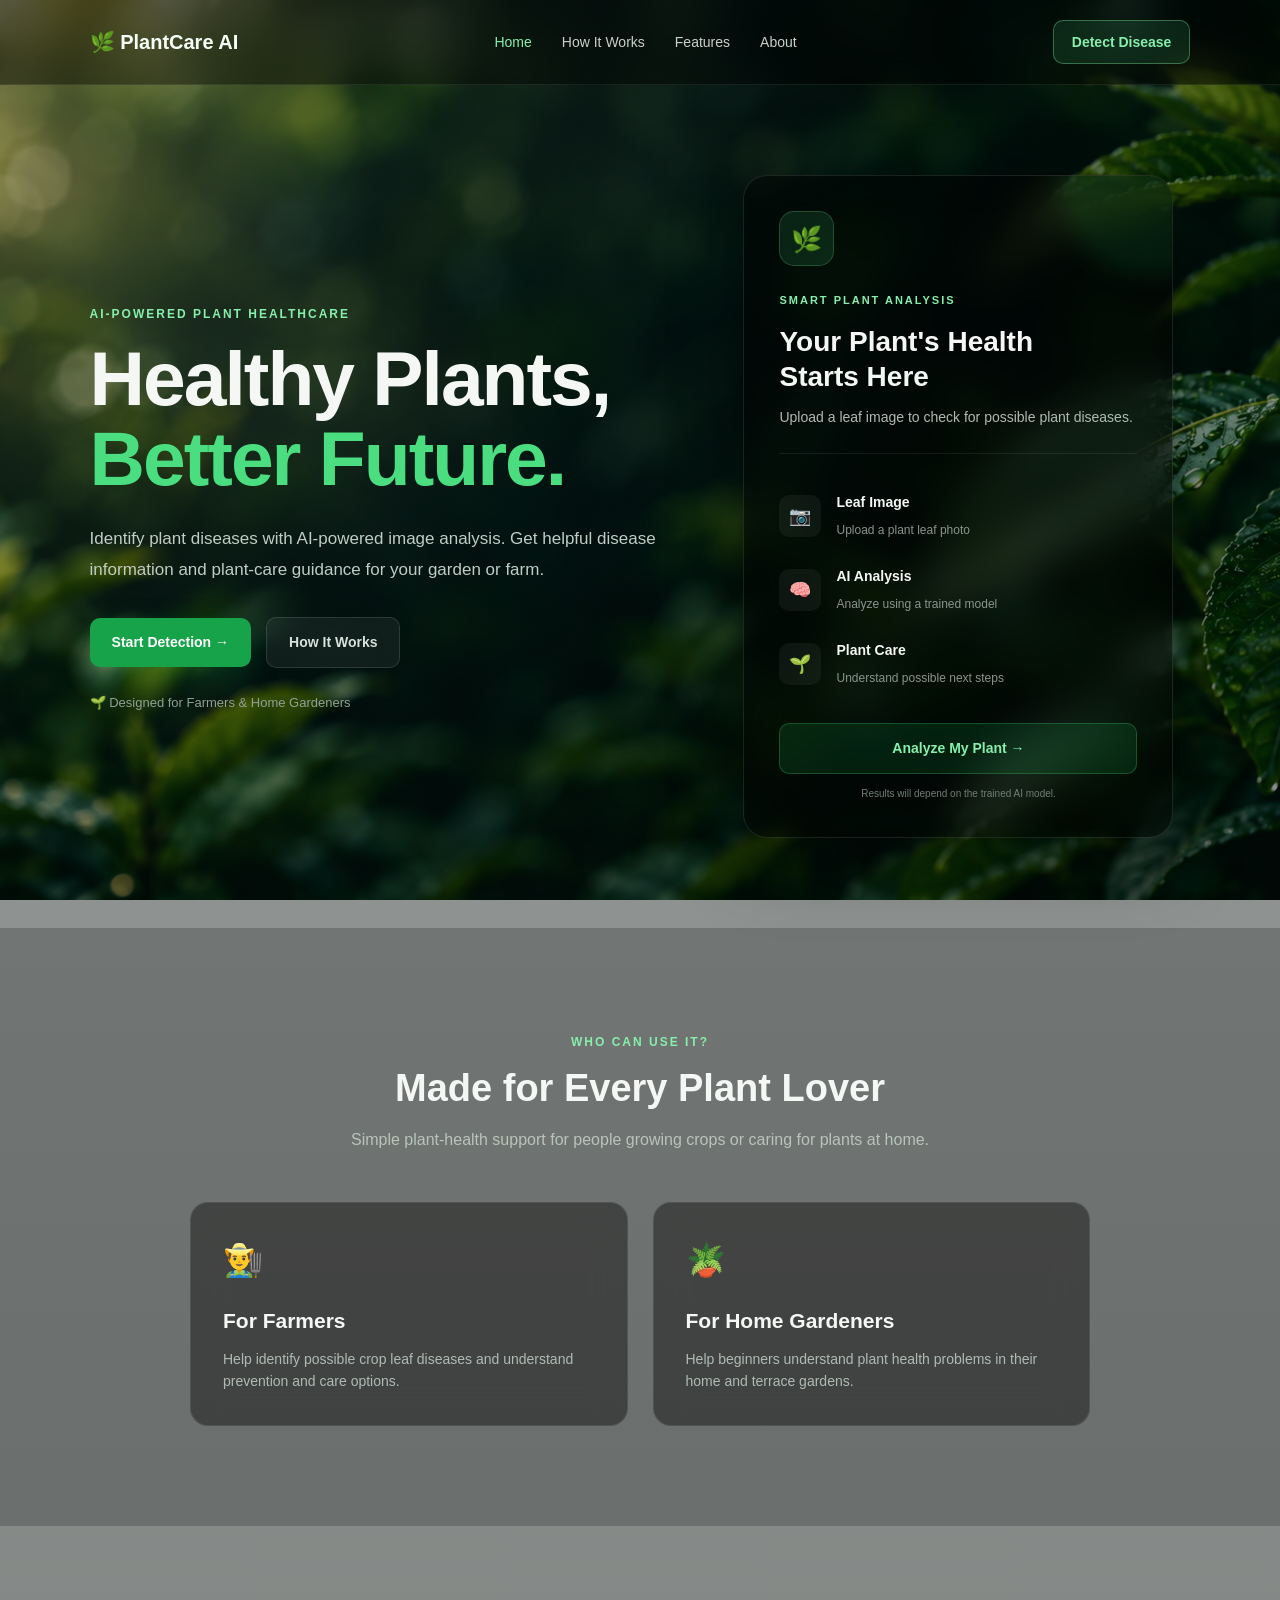
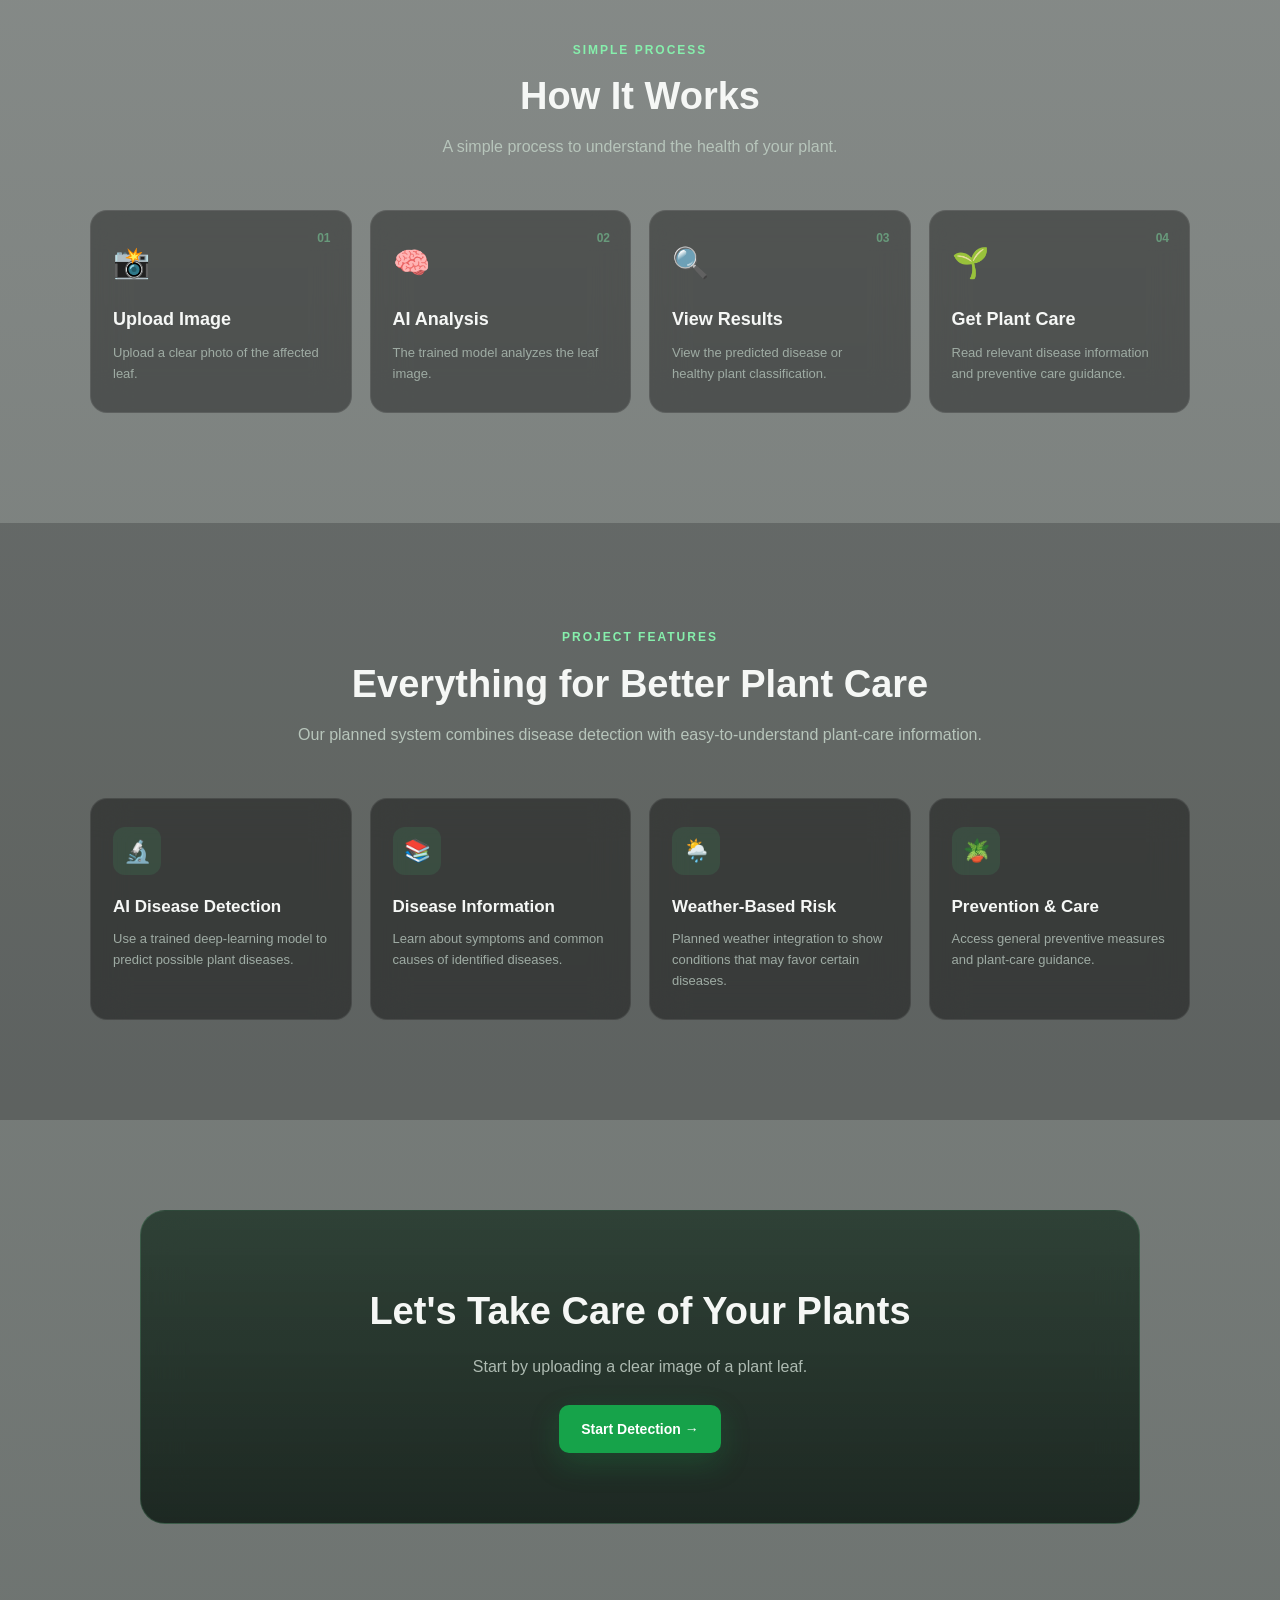
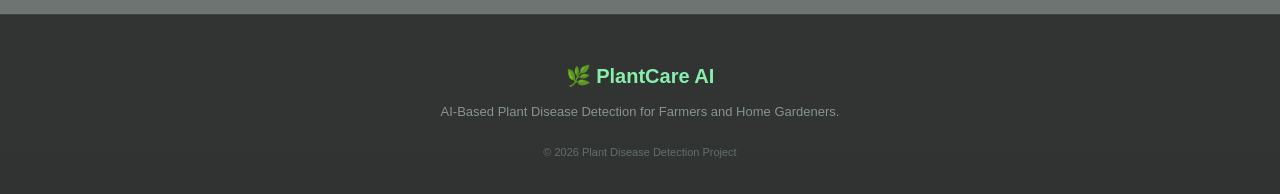
==== frontend/index.html @ afaae4b0 "Initial commit: PlantCare AI project" ====
<!DOCTYPE html>
<html lang="en">

<head>
    <meta charset="UTF-8">
    <meta name="viewport" content="width=device-width, initial-scale=1.0">

    <title>Plant Disease Detection</title>

    <!-- CSS File -->
    <link rel="stylesheet" href="../css/style.css">
</head>

<body>

    <!-- Navigation Bar -->
    <header class="navbar">
        <div class="logo">
            🌿 PlantCare AI
        </div>

        <nav class="nav-links">
            <a href="index.html" class="active">Home</a>
            <a href="#how-it-works">How It Works</a>
            <a href="#features">Features</a>
            <a href="#about">About</a>
        </nav>

        <a href="upload.html" class="nav-button">
            Detect Disease
        </a>
    </header>


    <!-- Main Hero Section -->
    <main>

        <section class="hero">

            <!-- Left Side Content -->
            <div class="hero-content">

                <span class="tagline">
                    AI-POWERED PLANT HEALTHCARE
                </span>

                <h1>
                    Healthy Plants,<br>
                    <span>Better Future.</span>
                </h1>

                <p>
                    Identify plant diseases with AI-powered image analysis.
                    Get helpful disease information and plant-care guidance
                    for your garden or farm.
                </p>

                <div class="hero-buttons">
                    <a href="upload.html" class="primary-button">
                        Start Detection →
                    </a>

                    <a href="#how-it-works" class="secondary-button">
                        How It Works
                    </a>
                </div>

                <div class="hero-note">
                    🌱 Designed for Farmers & Home Gardeners
                </div>

            </div>


            <!-- Right Side AI Card -->
            <div class="hero-visual">

                <div class="analysis-card">

                    <div class="card-icon">🌿</div>

                    <span class="card-label">
                        SMART PLANT ANALYSIS
                    </span>

                    <h2>
                        Your Plant's Health<br>
                        Starts Here
                    </h2>

                    <p>
                        Upload a leaf image to check for possible
                        plant diseases.
                    </p>

                    <div class="analysis-divider"></div>

                    <div class="analysis-feature">
                        <span>📷</span>
                        <div>
                            <strong>Leaf Image</strong>
                            <small>Upload a plant leaf photo</small>
                        </div>
                    </div>

                    <div class="analysis-feature">
                        <span>🧠</span>
                        <div>
                            <strong>AI Analysis</strong>
                            <small>Analyze using a trained model</small>
                        </div>
                    </div>

                    <div class="analysis-feature">
                        <span>🌱</span>
                        <div>
                            <strong>Plant Care</strong>
                            <small>Understand possible next steps</small>
                        </div>
                    </div>

                    <a href="upload.html" class="card-button">
                        Analyze My Plant →
                    </a>

                    <small class="disclaimer">
                        Results will depend on the trained AI model.
                    </small>

                </div>

            </div>

        </section>


        <!-- Audience Section -->
        <section class="audience" id="about">

            <div class="section-heading">
                <span class="tagline">WHO CAN USE IT?</span>

                <h2>
                    Made for Every Plant Lover
                </h2>

                <p>
                    Simple plant-health support for people growing
                    crops or caring for plants at home.
                </p>
            </div>

            <div class="audience-grid">

                <article class="info-card">
                    <div class="info-icon">👨‍🌾</div>

                    <h3>For Farmers</h3>

                    <p>
                        Help identify possible crop leaf diseases
                        and understand prevention and care options.
                    </p>
                </article>

                <article class="info-card">
                    <div class="info-icon">🪴</div>

                    <h3>For Home Gardeners</h3>

                    <p>
                        Help beginners understand plant health
                        problems in their home and terrace gardens.
                    </p>
                </article>

            </div>

        </section>


        <!-- How It Works Section -->
        <section class="how-it-works" id="how-it-works">

            <div class="section-heading">
                <span class="tagline">SIMPLE PROCESS</span>

                <h2>How It Works</h2>

                <p>
                    A simple process to understand the health
                    of your plant.
                </p>
            </div>

            <div class="steps-grid">

                <article class="step-card">
                    <span class="step-number">01</span>
                    <div class="step-icon">📸</div>

                    <h3>Upload Image</h3>

                    <p>
                        Upload a clear photo of the affected leaf.
                    </p>
                </article>

                <article class="step-card">
                    <span class="step-number">02</span>
                    <div class="step-icon">🧠</div>

                    <h3>AI Analysis</h3>

                    <p>
                        The trained model analyzes the leaf image.
                    </p>
                </article>

                <article class="step-card">
                    <span class="step-number">03</span>
                    <div class="step-icon">🔍</div>

                    <h3>View Results</h3>

                    <p>
                        View the predicted disease or healthy
                        plant classification.
                    </p>
                </article>

                <article class="step-card">
                    <span class="step-number">04</span>
                    <div class="step-icon">🌱</div>

                    <h3>Get Plant Care</h3>

                    <p>
                        Read relevant disease information
                        and preventive care guidance.
                    </p>
                </article>

            </div>

        </section>


        <!-- Features Section -->
        <section class="features" id="features">

            <div class="section-heading">
                <span class="tagline">PROJECT FEATURES</span>

                <h2>Everything for Better Plant Care</h2>

                <p>
                    Our planned system combines disease detection
                    with easy-to-understand plant-care information.
                </p>
            </div>

            <div class="features-grid">

                <article class="feature-card">
                    <div class="feature-icon">🔬</div>

                    <h3>AI Disease Detection</h3>

                    <p>
                        Use a trained deep-learning model
                        to predict possible plant diseases.
                    </p>
                </article>

                <article class="feature-card">
                    <div class="feature-icon">📚</div>

                    <h3>Disease Information</h3>

                    <p>
                        Learn about symptoms and common
                        causes of identified diseases.
                    </p>
                </article>

                <article class="feature-card">
                    <div class="feature-icon">🌦️</div>

                    <h3>Weather-Based Risk</h3>

                    <p>
                        Planned weather integration to show
                        conditions that may favor certain diseases.
                    </p>
                </article>

                <article class="feature-card">
                    <div class="feature-icon">🪴</div>

                    <h3>Prevention & Care</h3>

                    <p>
                        Access general preventive measures
                        and plant-care guidance.
                    </p>
                </article>

            </div>

        </section>


        <!-- Call To Action -->
        <section class="cta-section">

            <h2>Let's Take Care of Your Plants</h2>

            <p>
                Start by uploading a clear image of a plant leaf.
            </p>

            <a href="upload.html" class="primary-button">
                Start Detection →
            </a>

        </section>

    </main>


    <!-- Footer -->
    <footer class="footer">

        <div class="footer-logo">
            🌿 PlantCare AI
        </div>

        <p>
            AI-Based Plant Disease Detection for Farmers
            and Home Gardeners.
        </p>

        <small>
            © 2026 Plant Disease Detection Project
        </small>

    </footer>


    <!-- JavaScript File -->
    <script src="../js/app.js"></script>

</body>

</html>
---- css/style.css ----
/* ================================
   GLOBAL RESET
================================ */

* {
    margin: 0;
    padding: 0;
    box-sizing: border-box;
}

html {
    scroll-behavior: smooth;
}

body {
    font-family: Arial, Helvetica, sans-serif;
    color: #f5f7f5;

    background:
        linear-gradient(
            rgba(2, 12, 7, 0.40),
            rgba(2, 12, 7, 0.58)
        ),
        url("../assets/images/plant-bg.png")
        center / cover fixed no-repeat;

    min-height: 100vh;
    line-height: 1.6;
}

/* ================================
   COMMON
================================ */

a {
    text-decoration: none;
    color: inherit;
}

section {
    width: 100%;
}

.tagline {
    display: inline-block;
    color: #86efac;
    font-size: 12px;
    font-weight: 700;
    letter-spacing: 2px;
    margin-bottom: 14px;
}

.section-heading {
    text-align: center;
    max-width: 700px;
    margin: 0 auto 50px;
}

.section-heading h2 {
    font-size: 38px;
    line-height: 1.2;
    margin-bottom: 15px;
}

.section-heading p {
    color: #b7c5bb;
    font-size: 16px;
}


/* ================================
   NAVBAR
================================ */

.navbar {
    width: 100%;
    padding: 20px 7%;

    display: flex;
    align-items: center;
    justify-content: space-between;
    gap: 25px;

    background: rgba(0, 0, 0, 0.42);
    backdrop-filter: blur(18px);
    -webkit-backdrop-filter: blur(18px);

    border-bottom: 1px solid rgba(255, 255, 255, 0.08);

    position: sticky;
    top: 0;
    z-index: 1000;
}

.logo {
    font-size: 20px;
    font-weight: 700;
    color: #f5fff7;
    white-space: nowrap;
}

.nav-links {
    display: flex;
    align-items: center;
    gap: 30px;
}

.nav-links a {
    color: #c7d2ca;
    font-size: 14px;
    transition: 0.3s ease;
}

.nav-links a:hover,
.nav-links a.active {
    color: #86efac;
}

.nav-button {
    padding: 10px 18px;

    background: rgba(74, 222, 128, 0.12);
    border: 1px solid rgba(134, 239, 172, 0.35);

    border-radius: 10px;

    color: #86efac;
    font-size: 14px;
    font-weight: 600;

    transition: 0.3s ease;
}

.nav-button:hover {
    background: #16a34a;
    color: white;
    transform: translateY(-2px);
}


/* ================================
   HERO
================================ */

.hero {
    min-height: 680px;

    display: grid;
    grid-template-columns: 1.1fr 0.9fr;

    align-items: center;
    gap: 70px;

    padding: 90px 7%;
}

.hero-content {
    max-width: 700px;
}

.hero-content h1 {
    font-size: clamp(48px, 6vw, 78px);
    line-height: 1.05;
    letter-spacing: -2px;
    margin-bottom: 25px;
}

.hero-content h1 span {
    color: #4ade80;
}

.hero-content p {
    max-width: 600px;

    color: #c0ccc4;

    font-size: 17px;
    line-height: 1.8;

    margin-bottom: 32px;
}

.hero-buttons {
    display: flex;
    align-items: center;
    gap: 15px;

    margin-bottom: 25px;
}

.primary-button,
.secondary-button {
    display: inline-flex;
    align-items: center;
    justify-content: center;

    padding: 13px 22px;

    border-radius: 10px;

    font-size: 14px;
    font-weight: 700;

    transition: 0.3s ease;
}

.primary-button {
    background: #16a34a;
    color: white;

    box-shadow: 0 10px 30px rgba(22, 163, 74, 0.22);
}

.primary-button:hover {
    background: #22c55e;
    transform: translateY(-3px);
}

.secondary-button {
    color: #d7e2da;

    background: rgba(255, 255, 255, 0.06);

    border: 1px solid rgba(255, 255, 255, 0.12);

    backdrop-filter: blur(10px);
}

.secondary-button:hover {
    border-color: rgba(134, 239, 172, 0.4);
    color: #86efac;
    transform: translateY(-3px);
}

.hero-note {
    color: #91a097;
    font-size: 13px;
}


/* ================================
   AI ANALYSIS CARD
================================ */

.hero-visual {
    display: flex;
    justify-content: center;
}

.analysis-card {
    width: 100%;
    max-width: 430px;

    padding: 35px;

    background: rgba(0, 0, 0, 0.48);

    border: 1px solid rgba(255, 255, 255, 0.10);

    border-radius: 24px;

    backdrop-filter: blur(22px);
    -webkit-backdrop-filter: blur(22px);

    box-shadow:
        0 25px 70px rgba(0, 0, 0, 0.35);

    position: relative;
    overflow: hidden;
}

.analysis-card::before {
    content: "";

    position: absolute;

    width: 180px;
    height: 180px;

    background: rgba(34, 197, 94, 0.10);

    border-radius: 50%;

    top: -80px;
    right: -70px;

    filter: blur(10px);
}

.card-icon {
    width: 55px;
    height: 55px;

    display: flex;
    align-items: center;
    justify-content: center;

    background: rgba(74, 222, 128, 0.12);

    border: 1px solid rgba(134, 239, 172, 0.20);

    border-radius: 15px;

    font-size: 25px;

    margin-bottom: 20px;
}

.card-label {
    color: #86efac;
    font-size: 11px;
    font-weight: 700;
    letter-spacing: 2px;
}

.analysis-card h2 {
    font-size: 28px;
    line-height: 1.25;

    margin: 12px 0;
}

.analysis-card > p {
    color: #aebbb2;
    font-size: 14px;
}

.analysis-divider {
    height: 1px;

    background: rgba(255, 255, 255, 0.08);

    margin: 25px 0;
}

.analysis-feature {
    display: flex;
    align-items: center;
    gap: 15px;

    padding: 12px 0;
}

.analysis-feature > span {
    width: 42px;
    height: 42px;

    display: flex;
    align-items: center;
    justify-content: center;

    background: rgba(255, 255, 255, 0.05);

    border-radius: 10px;

    font-size: 18px;
}

.analysis-feature strong {
    display: block;
    font-size: 14px;
    margin-bottom: 2px;
}

.analysis-feature small {
    color: #87958c;
    font-size: 12px;
}

.card-button {
    display: block;

    text-align: center;

    margin-top: 22px;
    padding: 13px;

    background: rgba(22, 163, 74, 0.16);

    border: 1px solid rgba(74, 222, 128, 0.25);

    border-radius: 10px;

    color: #86efac;

    font-size: 14px;
    font-weight: 700;

    transition: 0.3s ease;
}

.card-button:hover {
    background: #16a34a;
    color: white;
}

.disclaimer {
    display: block;

    text-align: center;

    color: #6f7d74;

    margin-top: 12px;
    font-size: 10px;
}


/* ================================
   AUDIENCE SECTION
================================ */

.audience {
    padding: 100px 7%;

    background: rgba(0, 0, 0, 0.20);
}

.audience-grid {
    max-width: 900px;
    margin: auto;

    display: grid;
    grid-template-columns: repeat(2, 1fr);

    gap: 25px;
}

.info-card {
    padding: 32px;

    background: rgba(0, 0, 0, 0.40);

    border: 1px solid rgba(255, 255, 255, 0.09);

    border-radius: 18px;

    backdrop-filter: blur(18px);

    transition: 0.3s ease;
}

.info-card:hover {
    transform: translateY(-5px);

    border-color: rgba(74, 222, 128, 0.30);

    background: rgba(0, 0, 0, 0.50);
}

.info-icon {
    font-size: 32px;
    margin-bottom: 18px;
}

.info-card h3 {
    font-size: 21px;
    margin-bottom: 10px;
}

.info-card p {
    color: #aebbb2;
    font-size: 14px;
}


/* ================================
   HOW IT WORKS
================================ */

.how-it-works {
    padding: 110px 7%;
}

.steps-grid {
    max-width: 1100px;
    margin: auto;

    display: grid;
    grid-template-columns: repeat(4, 1fr);

    gap: 18px;
}

.step-card {
    position: relative;

    padding: 28px 22px;

    background: rgba(0, 0, 0, 0.38);

    border: 1px solid rgba(255, 255, 255, 0.08);

    border-radius: 17px;

    backdrop-filter: blur(18px);

    transition: 0.3s ease;
}

.step-card:hover {
    transform: translateY(-5px);

    border-color: rgba(74, 222, 128, 0.25);
}

.step-number {
    position: absolute;

    top: 18px;
    right: 20px;

    color: rgba(134, 239, 172, 0.45);

    font-size: 12px;
    font-weight: 700;
}

.step-icon {
    font-size: 30px;
    margin-bottom: 18px;
}

.step-card h3 {
    font-size: 18px;
    margin-bottom: 9px;
}

.step-card p {
    color: #9eaba3;
    font-size: 13px;
}


/* ================================
   FEATURES
================================ */

.features {
    padding: 100px 7%;

    background: rgba(0, 0, 0, 0.20);
}

.features-grid {
    max-width: 1100px;
    margin: auto;

    display: grid;
    grid-template-columns: repeat(4, 1fr);

    gap: 18px;
}

.feature-card {
    padding: 28px 22px;

    background: rgba(0, 0, 0, 0.40);

    border: 1px solid rgba(255, 255, 255, 0.08);

    border-radius: 17px;

    backdrop-filter: blur(18px);

    transition: 0.3s ease;
}

.feature-card:hover {
    transform: translateY(-5px);

    border-color: rgba(74, 222, 128, 0.28);
}

.feature-icon {
    width: 48px;
    height: 48px;

    display: flex;
    align-items: center;
    justify-content: center;

    background: rgba(74, 222, 128, 0.10);

    border-radius: 12px;

    font-size: 22px;

    margin-bottom: 18px;
}

.feature-card h3 {
    font-size: 17px;
    margin-bottom: 9px;
}

.feature-card p {
    color: #9eaba3;
    font-size: 13px;
}


/* ================================
   CTA
================================ */

.cta-section {
    max-width: 1000px;

    margin: 90px auto;

    padding: 70px 30px;

    text-align: center;

    background:
        linear-gradient(
            rgba(10, 35, 20, 0.65),
            rgba(2, 15, 8, 0.75)
        );

    border: 1px solid rgba(134, 239, 172, 0.16);

    border-radius: 25px;

    backdrop-filter: blur(20px);
}

.cta-section h2 {
    font-size: 38px;
    margin-bottom: 12px;
}

.cta-section p {
    color: #aebbb2;
    margin-bottom: 25px;
}


/* ================================
   FOOTER
================================ */

.footer {
    padding: 45px 7% 30px;

    text-align: center;

    background: rgba(0, 0, 0, 0.55);

    border-top: 1px solid rgba(255, 255, 255, 0.07);
}

.footer-logo {
    color: #86efac;

    font-size: 20px;
    font-weight: 700;

    margin-bottom: 10px;
}

.footer p {
    color: #87958c;
    font-size: 13px;
    margin-bottom: 15px;
}

.footer small {
    color: #647068;
    font-size: 11px;
}


/* ================================
   RESPONSIVE DESIGN
================================ */

@media (max-width: 1000px) {

    .nav-links {
        gap: 15px;
    }

    .hero {
        grid-template-columns: 1fr;

        text-align: center;

        padding-top: 70px;
    }

    .hero-content {
        margin: auto;
    }

    .hero-content p {
        margin-left: auto;
        margin-right: auto;
    }

    .hero-buttons {
        justify-content: center;
    }

    .hero-note {
        text-align: center;
    }

    .hero-visual {
        margin-top: 20px;
    }

    .steps-grid,
    .features-grid {
        grid-template-columns: repeat(2, 1fr);
    }
}


@media (max-width: 700px) {

    .navbar {
        padding: 15px 5%;

        flex-wrap: wrap;
    }

    .logo {
        font-size: 17px;
    }

    .nav-links {
        order: 3;

        width: 100%;

        justify-content: center;

        gap: 18px;

        overflow-x: auto;
    }

    .nav-links a {
        font-size: 12px;
        white-space: nowrap;
    }

    .nav-button {
        padding: 8px 12px;
        font-size: 12px;
    }

    .hero {
        padding: 65px 5%;
    }

    .hero-content h1 {
        font-size: 46px;
        letter-spacing: -1px;
    }

    .hero-content p {
        font-size: 15px;
    }

    .hero-buttons {
        flex-direction: column;
    }

    .primary-button,
    .secondary-button {
        width: 100%;
    }

    .analysis-card {
        padding: 25px;
    }

    .section-heading h2 {
        font-size: 30px;
    }

    .audience-grid,
    .steps-grid,
    .features-grid {
        grid-template-columns: 1fr;
    }

    .audience,
    .how-it-works,
    .features {
        padding: 75px 5%;
    }

    .cta-section {
        margin: 60px 5%;

        padding: 50px 22px;
    }

    .cta-section h2 {
        font-size: 29px;
    }
}


@media (max-width: 400px) {

    .hero-content h1 {
        font-size: 38px;
    }

    .analysis-card h2 {
        font-size: 24px;
    }

    .section-heading h2 {
        font-size: 27px;
    }
}






/* ============================= */
/* UPLOAD PAGE */
/* ============================= */

.upload-page {
    min-height: calc(100vh - 80px);
    display: flex;
    justify-content: center;
    align-items: center;
    padding: 60px 8%;
}

.upload-section {
    width: 100%;
    max-width: 900px;
    text-align: center;
}

.upload-section .section-heading {
    margin-bottom: 35px;
}

.upload-section .section-heading h1 {
    font-size: 42px;
    margin: 12px 0;
}

.upload-card {
    max-width: 600px;
    margin: 0 auto;
    padding: 45px 40px;

    background: rgba(0, 0, 0, 0.45);
    backdrop-filter: blur(18px);
    -webkit-backdrop-filter: blur(18px);

    border: 1px solid rgba(255, 255, 255, 0.12);
    border-radius: 24px;

    box-shadow: 0 20px 50px rgba(0, 0, 0, 0.35);
}

.upload-icon {
    width: 80px;
    height: 80px;

    margin: 0 auto 20px;

    display: flex;
    align-items: center;
    justify-content: center;

    font-size: 35px;

    background: rgba(34, 197, 94, 0.15);
    border: 1px solid rgba(34, 197, 94, 0.35);

    border-radius: 50%;
}

.upload-card h2 {
    font-size: 28px;
    margin-bottom: 10px;
}

.upload-card > p {
    color: #cbd5d1;
    margin-bottom: 25px;
}


/* Choose Image Button */

.upload-button {
    display: inline-block;

    padding: 12px 25px;

    background: rgba(34, 197, 94, 0.15);
    border: 1px solid #22c55e;

    color: #86efac;

    border-radius: 10px;

    cursor: pointer;

    transition: 0.3s ease;
}

.upload-button:hover {
    background: #22c55e;
    color: #062b13;

    transform: translateY(-3px);
}


/* Image Preview */

.image-preview {
    width: 100%;
    min-height: 220px;

    margin: 25px 0;

    display: flex;
    align-items: center;
    justify-content: center;

    border: 2px dashed rgba(255, 255, 255, 0.2);
    border-radius: 16px;

    color: #9ca3af;

    background: rgba(255, 255, 255, 0.03);
}

.image-preview img {
    max-width: 100%;
    max-height: 300px;

    border-radius: 12px;
}


/* Analyze Button */

.analyze-button {
    border: none;
    cursor: pointer;

    width: 100%;
    margin-top: 5px;
}

.upload-note {
    display: block;

    margin-top: 18px;

    color: #9ca3af;
}


/* Back to Home */

.back-link {
    display: inline-block;

    margin-top: 25px;

    color: #86efac;

    text-decoration: none;

    transition: 0.3s ease;
}

.back-link:hover {
    color: #22c55e;
    transform: translateX(-3px);
}


/* ============================= */
/* UPLOAD PAGE RESPONSIVE */
/* ============================= */

@media (max-width: 700px) {

    .upload-page {
        padding: 40px 20px;
    }

    .upload-section .section-heading h1 {
        font-size: 32px;
    }

    .upload-card {
        padding: 35px 22px;
    }

    .upload-card h2 {
        font-size: 24px;
    }

}


@media (max-width: 400px) {

    .upload-section .section-heading h1 {
        font-size: 28px;
    }

    .upload-card {
        padding: 30px 18px;
    }

    .image-preview {
        min-height: 180px;
    }

}






/* ============================= */
/* RESULT PAGE */
/* ============================= */

.result-page {
    min-height: calc(100vh - 80px);
    padding: 60px 8%;
}

.result-section {
    width: 100%;
    max-width: 1100px;
    margin: 0 auto;
}

.result-section .section-heading {
    text-align: center;
    margin-bottom: 35px;
}

.result-section .section-heading h1 {
    font-size: 42px;
    margin: 12px 0;
}


/* ============================= */
/* RESULT CARD */
/* ============================= */

.result-card {
    display: grid;
    grid-template-columns: 0.9fr 1.1fr;
    gap: 35px;

    padding: 35px;

    background: rgba(0, 0, 0, 0.45);
    backdrop-filter: blur(18px);
    -webkit-backdrop-filter: blur(18px);

    border: 1px solid rgba(255, 255, 255, 0.12);
    border-radius: 24px;

    box-shadow: 0 20px 50px rgba(0, 0, 0, 0.35);
}


/* ============================= */
/* RESULT IMAGE */
/* ============================= */

.result-image-section h2 {
    margin-bottom: 18px;
}

.result-image {
    width: 100%;
    height: 350px;

    display: flex;
    align-items: center;
    justify-content: center;

    overflow: hidden;

    background: rgba(255, 255, 255, 0.04);

    border: 1px solid rgba(255, 255, 255, 0.12);
    border-radius: 18px;
}

.result-image img {
    width: 100%;
    height: 100%;

    object-fit: cover;
}


/* ============================= */
/* RESULT INFORMATION */
/* ============================= */

.result-label {
    display: inline-block;

    color: #86efac;

    font-size: 12px;
    font-weight: bold;

    letter-spacing: 1.5px;
}

.result-info h2 {
    font-size: 34px;
    margin: 8px 0 20px;
}


/* Confidence */

.confidence {
    display: flex;
    align-items: center;
    justify-content: space-between;

    padding: 14px 18px;
    margin-bottom: 25px;

    background: rgba(34, 197, 94, 0.08);

    border: 1px solid rgba(34, 197, 94, 0.2);
    border-radius: 12px;
}

.confidence strong {
    color: #4ade80;
    font-size: 20px;
}


/* ============================= */
/* RESULT BLOCKS */
/* ============================= */

.result-block {
    margin-top: 22px;
}

.result-block h3 {
    margin-bottom: 8px;
    font-size: 18px;
}

.result-block p {
    color: #cbd5d1;
}

.result-block ul {
    padding-left: 20px;
    color: #cbd5d1;
}

.result-block li {
    margin-bottom: 6px;
}


/* ============================= */
/* WEATHER CARD */
/* ============================= */

.weather-card {
    display: flex;
    align-items: center;
    gap: 22px;

    margin-top: 25px;
    padding: 25px 30px;

    background: rgba(0, 0, 0, 0.40);
    backdrop-filter: blur(18px);
    -webkit-backdrop-filter: blur(18px);

    border: 1px solid rgba(255, 255, 255, 0.12);
    border-radius: 20px;
}

.weather-icon {
    min-width: 65px;
    height: 65px;

    display: flex;
    align-items: center;
    justify-content: center;

    font-size: 30px;

    background: rgba(34, 197, 94, 0.12);

    border-radius: 50%;
}

.weather-card h2 {
    margin: 5px 0;
    font-size: 22px;
}

.weather-card p {
    color: #cbd5d1;
}


/* ============================= */
/* RESULT ACTIONS */
/* ============================= */

.result-actions {
    display: flex;
    justify-content: center;
    gap: 18px;

    margin-top: 30px;
}


/* ============================= */
/* RESPONSIVE DESIGN */
/* ============================= */

@media (max-width: 850px) {

    .result-card {
        grid-template-columns: 1fr;
    }

    .result-image {
        height: 300px;
    }

}


@media (max-width: 700px) {

    .result-page {
        padding: 40px 20px;
    }

    .result-section .section-heading h1 {
        font-size: 32px;
    }

    .result-card {
        padding: 25px 20px;
    }

    .result-info h2 {
        font-size: 28px;
    }

    .weather-card {
        align-items: flex-start;
        padding: 22px;
    }

    .result-actions {
        flex-direction: column;
    }

    .result-actions a {
        text-align: center;
    }

}


@media (max-width: 400px) {

    .result-section .section-heading h1 {
        font-size: 28px;
    }

    .result-image {
        height: 230px;
    }

    .result-info h2 {
        font-size: 25px;
    }

}






/* ============================= */
/* HISTORY PAGE */
/* ============================= */

.history-page {
    min-height: calc(100vh - 80px);
    padding: 60px 8%;
}

.history-section {
    width: 100%;
    max-width: 1200px;
    margin: 0 auto;
}

.history-section .section-heading {
    text-align: center;
    margin-bottom: 35px;
}

.history-section .section-heading h1 {
    font-size: 42px;
    margin: 12px 0;
}


/* ============================= */
/* HISTORY CARD */
/* ============================= */

.history-card {
    padding: 30px;

    background: rgba(0, 0, 0, 0.45);

    backdrop-filter: blur(18px);
    -webkit-backdrop-filter: blur(18px);

    border: 1px solid rgba(255, 255, 255, 0.12);

    border-radius: 24px;

    box-shadow:
        0 20px 50px rgba(0, 0, 0, 0.35);
}


/* ============================= */
/* HISTORY HEADER */
/* ============================= */

.history-header {
    display: flex;

    align-items: center;

    justify-content: space-between;

    gap: 20px;

    margin-bottom: 25px;
}

.history-header h2 {
    margin-bottom: 5px;
}

.history-header p {
    color: #9ca3af;
}


/* ============================= */
/* TABLE */
/* ============================= */

.history-table-wrapper {
    width: 100%;

    overflow-x: auto;
}

.history-table {
    width: 100%;

    min-width: 750px;

    border-collapse: collapse;
}

.history-table th {
    text-align: left;

    padding: 16px;

    color: #86efac;

    font-size: 13px;

    letter-spacing: 0.5px;

    border-bottom:
        1px solid rgba(255, 255, 255, 0.12);
}

.history-table td {
    padding: 18px 16px;

    color: #d1d5db;

    border-bottom:
        1px solid rgba(255, 255, 255, 0.08);
}

.history-table tbody tr {
    transition: 0.3s ease;
}

.history-table tbody tr:hover {
    background:
        rgba(34, 197, 94, 0.06);
}


/* ============================= */
/* CONFIDENCE */
/* ============================= */

.confidence-badge {
    display: inline-block;

    padding: 5px 10px;

    background:
        rgba(34, 197, 94, 0.12);

    border:
        1px solid rgba(34, 197, 94, 0.25);

    color: #86efac;

    border-radius: 20px;

    font-size: 13px;
}


/* ============================= */
/* STATUS */
/* ============================= */

.status-badge {
    display: inline-block;

    padding: 5px 10px;

    background:
        rgba(59, 130, 246, 0.12);

    border:
        1px solid rgba(59, 130, 246, 0.25);

    color: #93c5fd;

    border-radius: 20px;

    font-size: 13px;
}

.status-badge.healthy {
    background:
        rgba(34, 197, 94, 0.12);

    color: #86efac;
}


/* ============================= */
/* VIEW LINK */
/* ============================= */

.view-link {
    color: #86efac;

    text-decoration: none;

    transition: 0.3s ease;
}

.view-link:hover {
    color: #22c55e;
}


/* ============================= */
/* HISTORY NOTE */
/* ============================= */

.history-note {
    display: flex;

    align-items: center;

    gap: 15px;

    margin-top: 25px;

    padding: 20px 25px;

    background:
        rgba(0, 0, 0, 0.35);

    border:
        1px solid rgba(255, 255, 255, 0.1);

    border-radius: 16px;
}

.history-note span {
    font-size: 24px;
}

.history-note p {
    color: #cbd5d1;
}


/* ============================= */
/* HISTORY ACTIONS */
/* ============================= */

.history-action {
    display: flex;

    justify-content: center;

    gap: 18px;

    margin-top: 30px;
}


/* ============================= */
/* RESPONSIVE */
/* ============================= */

@media (max-width: 700px) {

    .history-page {
        padding: 40px 20px;
    }

    .history-section .section-heading h1 {
        font-size: 32px;
    }

    .history-card {
        padding: 20px;
    }

    .history-header {
        flex-direction: column;

        align-items: flex-start;
    }

    .history-action {
        flex-direction: column;
    }

    .history-action a {
        text-align: center;
    }

}







/* ============================= */
/* LOGIN / AUTH PAGE */
/* ============================= */

.auth-page {
    min-height: calc(100vh - 80px);

    display: flex;
    justify-content: center;
    align-items: center;

    padding: 60px 20px;
}

.auth-section {
    width: 100%;
    max-width: 500px;

    text-align: center;
}

.auth-heading {
    margin-bottom: 30px;
}

.auth-heading h1 {
    font-size: 42px;
    margin: 10px 0;
}

.auth-heading p {
    color: #cbd5d1;
    font-size: 15px;
}

.auth-card {
    padding: 40px;

    background: rgba(0, 0, 0, 0.45);

    backdrop-filter: blur(18px);
    -webkit-backdrop-filter: blur(18px);

    border: 1px solid rgba(255, 255, 255, 0.12);

    border-radius: 24px;

    box-shadow: 0 20px 50px rgba(0, 0, 0, 0.35);

    text-align: left;
}

.auth-icon {
    width: 70px;
    height: 70px;

    margin: 0 auto 20px;

    display: flex;
    align-items: center;
    justify-content: center;

    font-size: 30px;

    background: rgba(34, 197, 94, 0.15);

    border: 1px solid rgba(34, 197, 94, 0.35);

    border-radius: 50%;
}

.auth-card h2 {
    text-align: center;
    font-size: 30px;
    margin-bottom: 5px;
}

.auth-subtitle {
    text-align: center;
    color: #9ca3af;

    margin-bottom: 30px;
}


/* FORM */

.form-group {
    margin-bottom: 20px;
}

.form-group label {
    display: block;

    margin-bottom: 8px;

    color: #d1d5db;

    font-size: 14px;
}

.form-group input {
    width: 100%;

    padding: 13px 15px;

    background: rgba(255, 255, 255, 0.06);

    border: 1px solid rgba(255, 255, 255, 0.15);

    border-radius: 10px;

    color: white;

    font-size: 14px;

    outline: none;

    transition: 0.3s ease;

    box-sizing: border-box;
}

.form-group input::placeholder {
    color: #9ca3af;
}

.form-group input:focus {
    border-color: #22c55e;

    background: rgba(34, 197, 94, 0.06);

    box-shadow: 0 0 0 3px rgba(34, 197, 94, 0.08);
}


/* PASSWORD */

.password-box {
    position: relative;
}

.password-box input {
    padding-right: 50px;
}

.password-toggle {
    position: absolute;

    right: 12px;
    top: 50%;

    transform: translateY(-50%);

    border: none;

    background: transparent;

    color: #9ca3af;

    cursor: pointer;

    font-size: 17px;
}


/* OPTIONS */

.form-options {
    display: flex;

    justify-content: space-between;

    align-items: center;

    margin-bottom: 25px;

    font-size: 13px;
}

.remember-me {
    display: flex;

    align-items: center;

    gap: 7px;

    color: #cbd5d1;
}

.remember-me input {
    accent-color: #22c55e;
}

.form-options a {
    color: #86efac;

    text-decoration: none;
}

.form-options a:hover {
    color: #22c55e;
}


/* LOGIN BUTTON */

.auth-button {
    width: 100%;

    padding: 13px;

    border: none;

    border-radius: 10px;

    background: #22c55e;

    color: #062b13;

    font-size: 15px;

    font-weight: bold;

    cursor: pointer;

    transition: 0.3s ease;
}

.auth-button:hover {
    background: #4ade80;

    transform: translateY(-2px);

    box-shadow: 0 8px 25px rgba(34, 197, 94, 0.25);
}


/* SIGNUP LINK */

.auth-switch {
    text-align: center;

    margin-top: 25px;

    color: #9ca3af;

    font-size: 14px;
}

.auth-switch a {
    color: #86efac;

    text-decoration: none;

    font-weight: bold;
}

.auth-switch a:hover {
    color: #22c55e;
}


/* MOBILE */

@media (max-width: 600px) {

    .auth-page {
        padding: 40px 20px;
    }

    .auth-heading h1 {
        font-size: 32px;
    }

    .auth-card {
        padding: 30px 22px;
    }

}

@media (max-width: 400px) {

    .auth-heading h1 {
        font-size: 28px;
    }

    .auth-card {
        padding: 25px 18px;
    }

}




/* ============================= */
/* SIGNUP ADDITIONAL STYLES */
/* ============================= */

.password-hint {
    display: block;
    margin-top: 7px;
    color: #9ca3af;
    font-size: 11px;
}

.password-error {
    display: block;
    margin-top: 7px;
    color: #f87171;
    font-size: 12px;
}

.form-group select {
    width: 100%;
    padding: 13px 15px;

    background: rgba(255, 255, 255, 0.06);

    border: 1px solid rgba(255, 255, 255, 0.15);

    border-radius: 10px;

    color: white;

    font-size: 14px;

    outline: none;

    box-sizing: border-box;

    cursor: pointer;
}

.form-group select:focus {
    border-color: #22c55e;

    box-shadow:
        0 0 0 3px rgba(34, 197, 94, 0.08);
}

.form-group select option {
    background: #102018;
    color: white;
}

.terms-check {
    display: flex;
    align-items: flex-start;
    gap: 9px;

    margin-bottom: 22px;

    color: #cbd5d1;

    font-size: 13px;

    cursor: pointer;
}

.terms-check input {
    margin-top: 3px;
    accent-color: #22c55e;
}





/* ============================= */
/* TERMS & CONDITIONS PAGE */
/* ============================= */

.terms-page {
    min-height: calc(100vh - 80px);
    padding: 60px 8%;
}

.terms-section {
    width: 100%;
    max-width: 950px;
    margin: 0 auto;
}

.terms-section .section-heading {
    text-align: center;
    margin-bottom: 35px;
}

.terms-section .section-heading h1 {
    font-size: 42px;
    margin: 12px 0;
}

.terms-section .section-heading p {
    color: #cbd5d1;
}

.terms-card {
    padding: 40px;

    background: rgba(0, 0, 0, 0.45);

    backdrop-filter: blur(18px);
    -webkit-backdrop-filter: blur(18px);

    border: 1px solid rgba(255, 255, 255, 0.12);

    border-radius: 24px;

    box-shadow:
        0 20px 50px rgba(0, 0, 0, 0.35);
}

.terms-block {
    padding-bottom: 25px;
    margin-bottom: 25px;

    border-bottom:
        1px solid rgba(255, 255, 255, 0.08);
}

.terms-block:last-of-type {
    border-bottom: none;
    margin-bottom: 0;
}

.terms-block h2 {
    font-size: 20px;
    margin-bottom: 10px;

    color: #86efac;
}

.terms-block p {
    color: #cbd5d1;
    line-height: 1.8;
}

.terms-actions {
    display: flex;
    justify-content: center;

    margin-top: 30px;
}

.terms-back {
    display: inline-block;

    width: auto;

    text-decoration: none;

    text-align: center;

    padding: 12px 25px;
}


/* Terms link on signup */

.terms-link {
    color: #86efac;
    text-decoration: none;
    font-weight: 600;
}

.terms-link:hover {
    color: #22c55e;
    text-decoration: underline;
}


/* Mobile */

@media (max-width: 700px) {

    .terms-page {
        padding: 40px 20px;
    }

    .terms-section .section-heading h1 {
        font-size: 32px;
    }

    .terms-card {
        padding: 25px 20px;
    }

    .terms-block h2 {
        font-size: 18px;
    }

}






/* =====================================
   ABOUT PAGE
===================================== */

.about-page {
    min-height: calc(100vh - 80px);
    padding: 60px 8%;
}

.about-section {
    width: 100%;
    max-width: 1100px;
    margin: 0 auto;
}

/* Page Heading */

.about-section > .section-heading {
    text-align: center;
    margin-bottom: 40px;
}

.about-section .section-heading h1 {
    font-size: 42px;
    line-height: 1.3;
    margin: 15px 0;
}

.about-section .section-heading h1 span {
    color: #86efac;
}

.about-section .section-heading p {
    max-width: 700px;
    margin: 0 auto;
    color: #cbd5d1;
}

/* Common Glass Card */

.about-card {
    padding: 30px;
    background: rgba(0, 0, 0, 0.48);
    backdrop-filter: blur(18px);
    -webkit-backdrop-filter: blur(18px);
    border: 1px solid rgba(255, 255, 255, 0.12);
    border-radius: 20px;
    box-shadow: 0 15px 40px rgba(0, 0, 0, 0.25);
    transition: transform 0.3s ease,
                border-color 0.3s ease;
}

.about-card:hover {
    transform: translateY(-4px);
    border-color: rgba(34, 197, 94, 0.4);
}

.about-icon {
    width: 60px;
    height: 60px;
    display: flex;
    align-items: center;
    justify-content: center;
    margin-bottom: 18px;
    font-size: 28px;
    background: rgba(34, 197, 94, 0.13);
    border: 1px solid rgba(34, 197, 94, 0.25);
    border-radius: 16px;
}

.about-card h2 {
    margin-bottom: 12px;
    color: #86efac;
    font-size: 24px;
}

.about-card p {
    color: #cbd5d1;
    line-height: 1.8;
}

/* Vision and Mission Grid */

.about-grid {
    display: grid;
    grid-template-columns: repeat(2, minmax(0, 1fr));
    gap: 24px;
    margin-top: 25px;
}

/* Additional Sections */

.about-extra-section {
    margin-top: 60px;
}

/* Section Headings */

.about-section-title {
    text-align: center;
    margin-bottom: 30px;
}

.about-section-title h2 {
    margin: 12px 0;
    font-size: 32px;
}

.about-section-title > p {
    max-width: 650px;
    margin: 0 auto;
    color: #cbd5d1;
    line-height: 1.7;
}

/* Feature Cards */

.about-feature {
    min-width: 0;
    height: 100%;
    box-sizing: border-box;
    padding: 26px;
    background: rgba(0, 0, 0, 0.45);
    backdrop-filter: blur(16px);
    -webkit-backdrop-filter: blur(16px);
    border: 1px solid rgba(255, 255, 255, 0.1);
    border-radius: 18px;
    transition: transform 0.3s ease,
                background 0.3s ease,
                border-color 0.3s ease;
}

.about-feature:hover {
    transform: translateY(-5px);
    background: rgba(15, 50, 30, 0.65);
    border-color: rgba(34, 197, 94, 0.35);
}

.about-feature > span {
    display: inline-block;
    margin-bottom: 8px;
    font-size: 30px;
}

.about-feature h3 {
    margin: 8px 0;
    color: #86efac;
    font-size: 19px;
}

.about-feature p {
    color: #cbd5d1;
    font-size: 14px;
    line-height: 1.8;
}

/* AI Workflow */

.workflow-grid {
    display: grid;
    grid-template-columns: repeat(4, minmax(0, 1fr));
    gap: 18px;
}

.workflow-step {
    min-width: 0;
    padding: 25px 20px;
    background: rgba(0, 0, 0, 0.48);
    backdrop-filter: blur(16px);
    -webkit-backdrop-filter: blur(16px);
    border: 1px solid rgba(255, 255, 255, 0.12);
    border-radius: 18px;
    transition: transform 0.3s ease,
                border-color 0.3s ease;
}

.workflow-step:hover {
    transform: translateY(-5px);
    border-color: rgba(34, 197, 94, 0.45);
}

.workflow-number {
    display: inline-block;
    margin-bottom: 15px;
    color: #4ade80;
    font-size: 28px;
    font-weight: 700;
}

.workflow-step h3 {
    margin-bottom: 10px;
    color: #f5f7f5;
    font-size: 18px;
}

.workflow-step p {
    color: #cbd5d1;
    font-size: 14px;
    line-height: 1.8;
}

/* Call To Action */

.about-cta {
    margin-top: 60px;
    padding: 42px 25px;
    text-align: center;
    background: rgba(0, 0, 0, 0.48);
    backdrop-filter: blur(18px);
    -webkit-backdrop-filter: blur(18px);
    border: 1px solid rgba(34, 197, 94, 0.25);
    border-radius: 22px;
    box-shadow: 0 15px 40px rgba(0, 0, 0, 0.2);
}

.about-cta h2 {
    margin-bottom: 12px;
    font-size: 30px;
}

.about-cta p {
    margin-bottom: 25px;
    color: #cbd5d1;
    line-height: 1.8;
}

.about-cta .primary-button {
    display: inline-block;
    padding: 13px 25px;
    background: #22c55e;
    color: #062b13;
    text-decoration: none;
    font-weight: 700;
    border-radius: 10px;
    transition: all 0.3s ease;
}

.about-cta .primary-button:hover {
    background: #86efac;
    transform: translateY(-3px);
    box-shadow: 0 8px 20px rgba(34, 197, 94, 0.2);
}

/* =====================================
   RESPONSIVE DESIGN
===================================== */

@media (max-width: 900px) {

    .about-page {
        padding: 45px 5%;
    }

    .about-section .section-heading h1 {
        font-size: 36px;
    }

    .workflow-grid {
        grid-template-columns: repeat(2, minmax(0, 1fr));
    }
}

@media (max-width: 600px) {

    .about-page {
        padding: 35px 20px;
    }

    .about-section .section-heading h1 {
        font-size: 30px;
    }

    .about-section .section-heading p {
        font-size: 14px;
    }

    .about-grid,
    .workflow-grid {
        grid-template-columns: 1fr;
    }

    .about-card {
        padding: 24px;
    }

    .about-extra-section {
        margin-top: 42px;
    }

    .about-section-title {
        margin-bottom: 22px;
    }

    .about-section-title h2 {
        font-size: 26px;
    }

    .about-feature {
        padding: 23px;
    }

    .workflow-step {
        padding: 22px;
    }

    .about-cta {
        margin-top: 42px;
        padding: 30px 20px;
    }

    .about-cta h2 {
        font-size: 25px;
    }
}

@media (max-width: 400px) {

    .about-section .section-heading h1 {
        font-size: 26px;
    }

    .about-card {
        padding: 20px;
    }

    .about-card h2 {
        font-size: 21px;
    }

    .about-section-title h2 {
        font-size: 23px;
    }
}
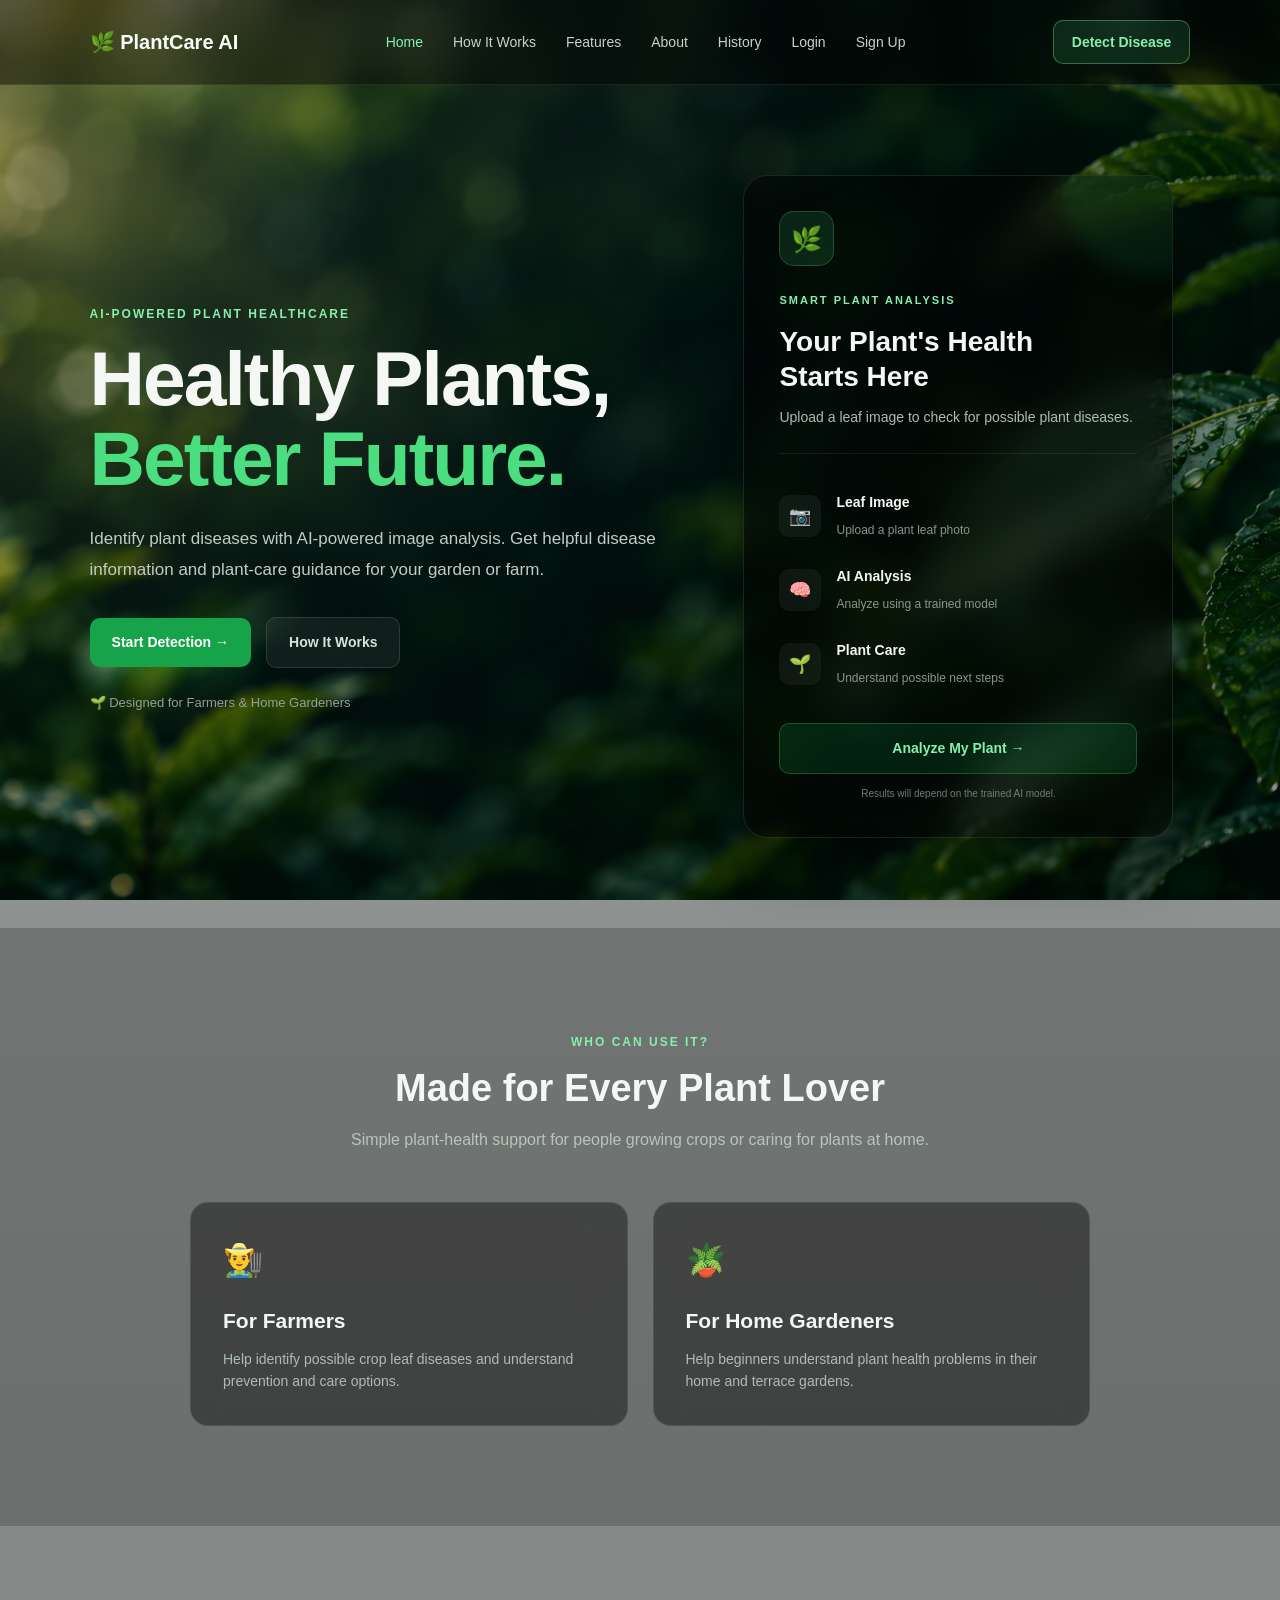
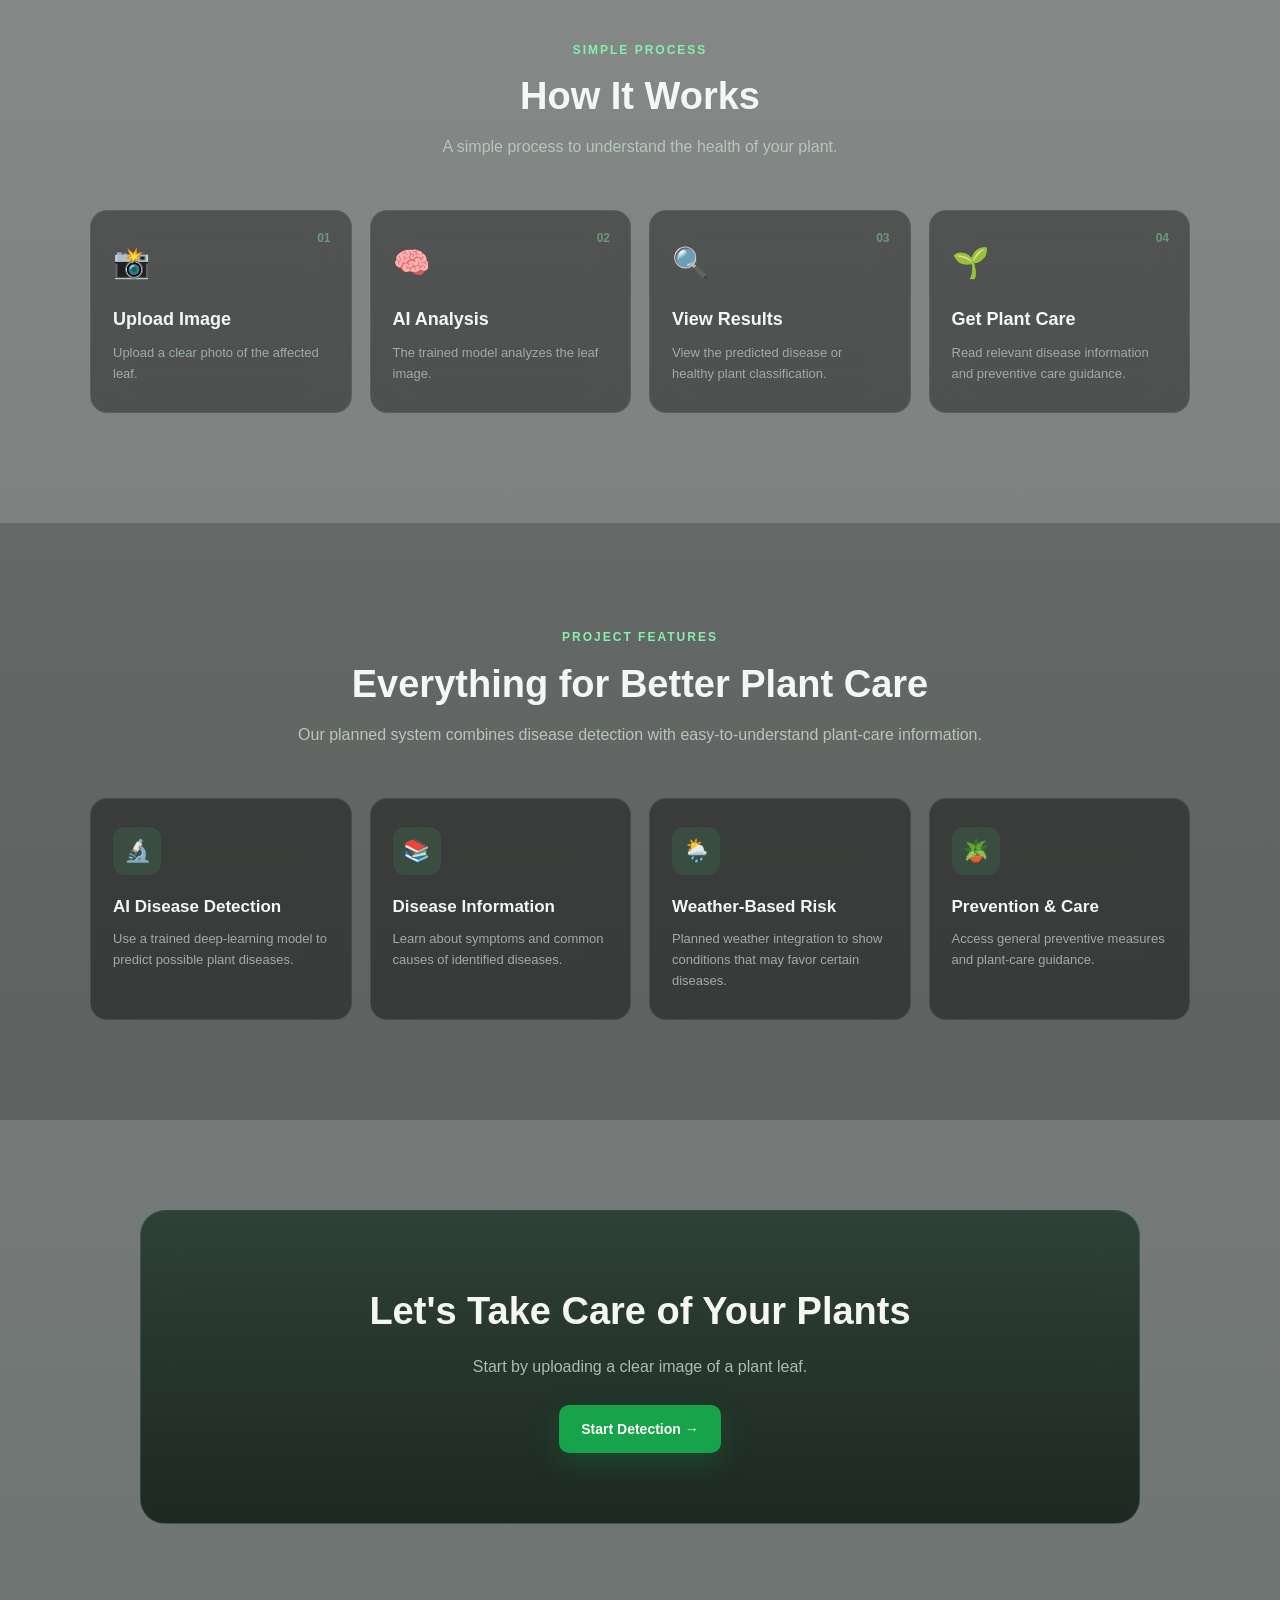
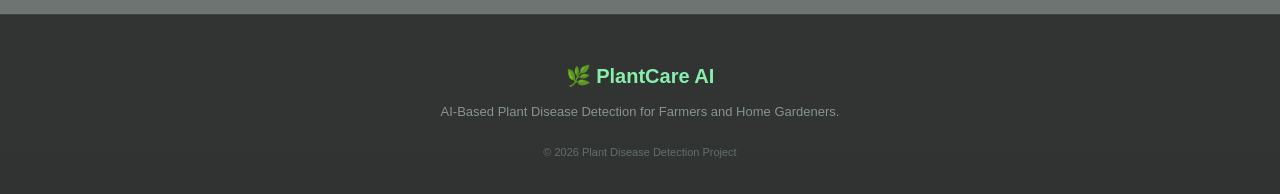
==== commit 06e435a4: "Update PlantCare AI frontend backend and weather dashboard" ====
--- a/frontend/index.html
+++ b/frontend/index.html
@@ -24,7 +24,10 @@
             <a href="index.html" class="active">Home</a>
             <a href="#how-it-works">How It Works</a>
             <a href="#features">Features</a>
-            <a href="#about">About</a>
+            <a href="about.html">About</a>
+            <a href="history.html">History</a>
+            <a href="login.html">Login</a>
+            <a href="signup.html">Sign Up</a>
         </nav>
 
         <a href="upload.html" class="nav-button">
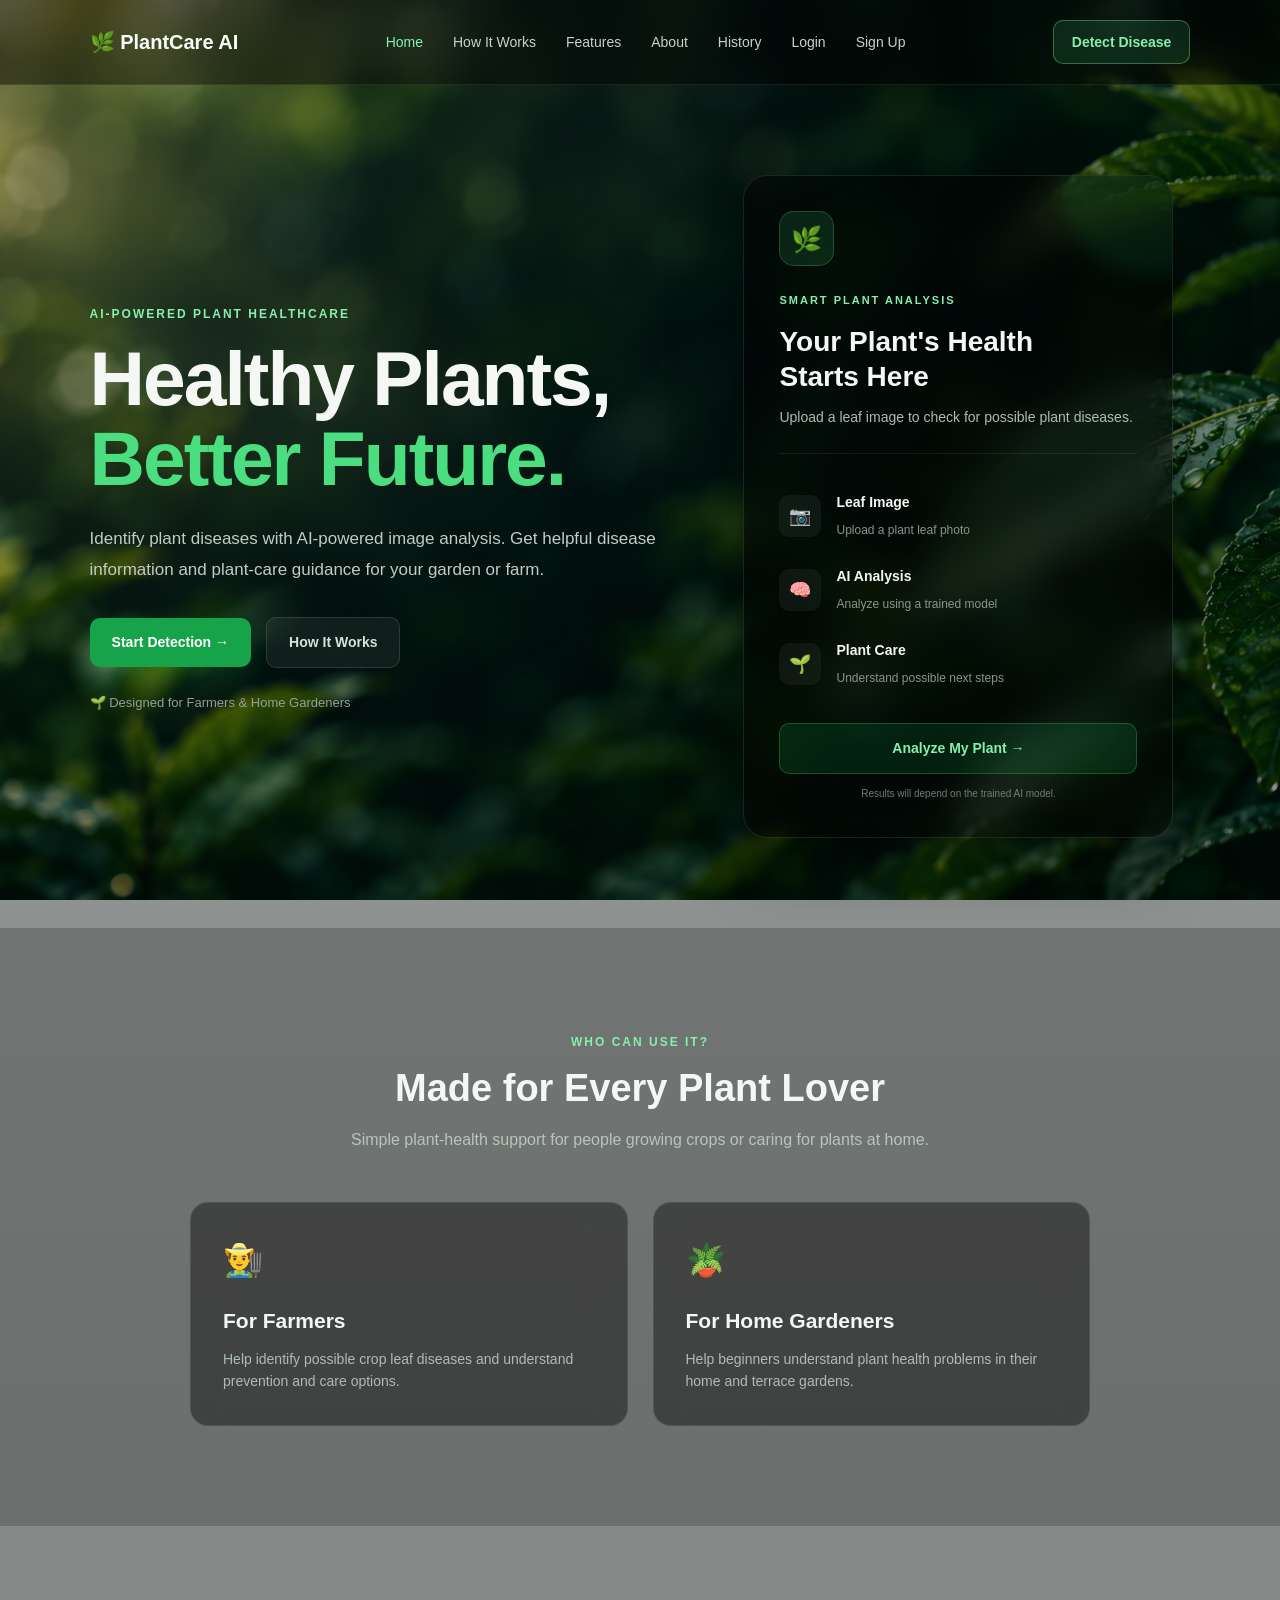
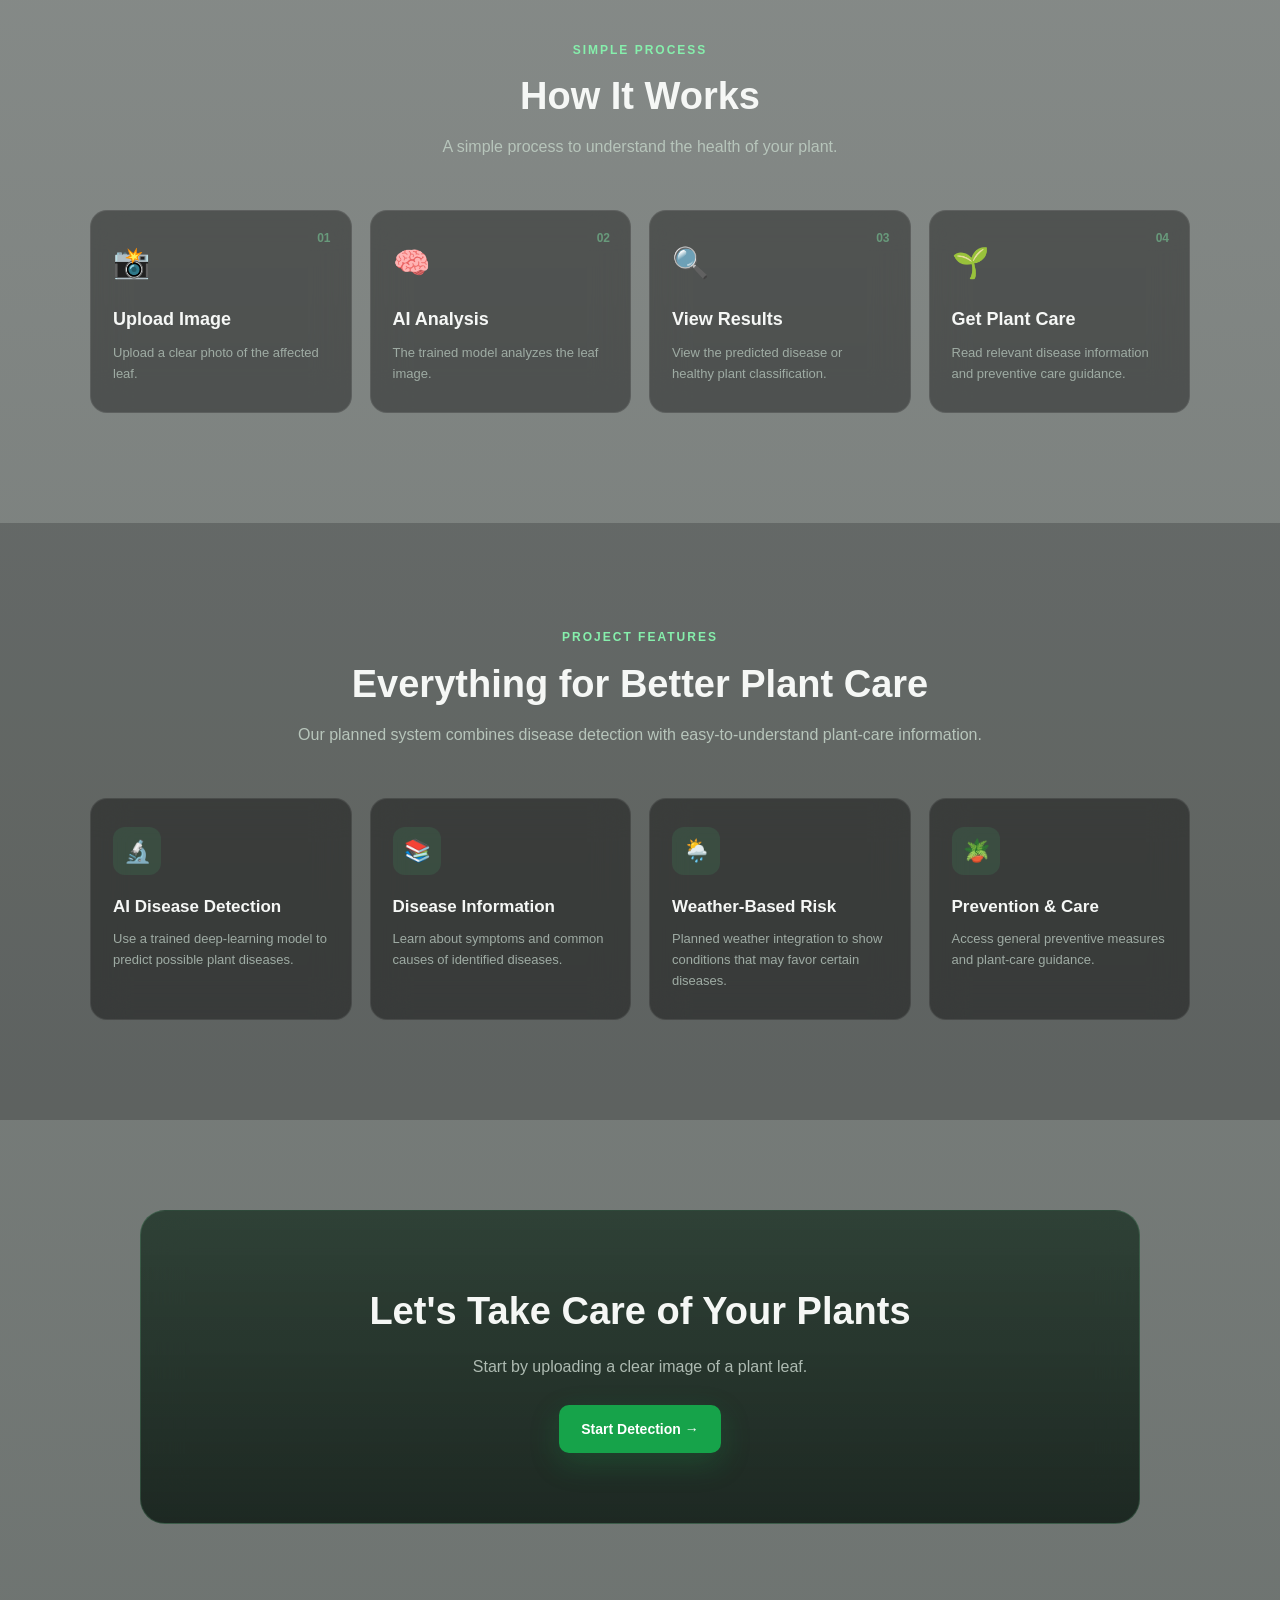
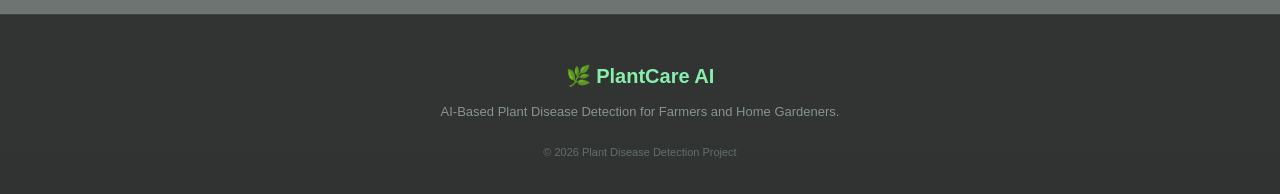
==== commit 0350f1ca: "Updated project" ====
--- a/frontend/index.html
+++ b/frontend/index.html
@@ -4,7 +4,7 @@
 
 <head>
     <meta charset="UTF-8">
-    <meta name="viewport" content="width=device-width, initial-scale=1.0">
+    <meta name="viewport" content="width=l̥ōdevice-width, initial-scale=1.0">
 
     <title>Plant Disease Detection</title>
 
